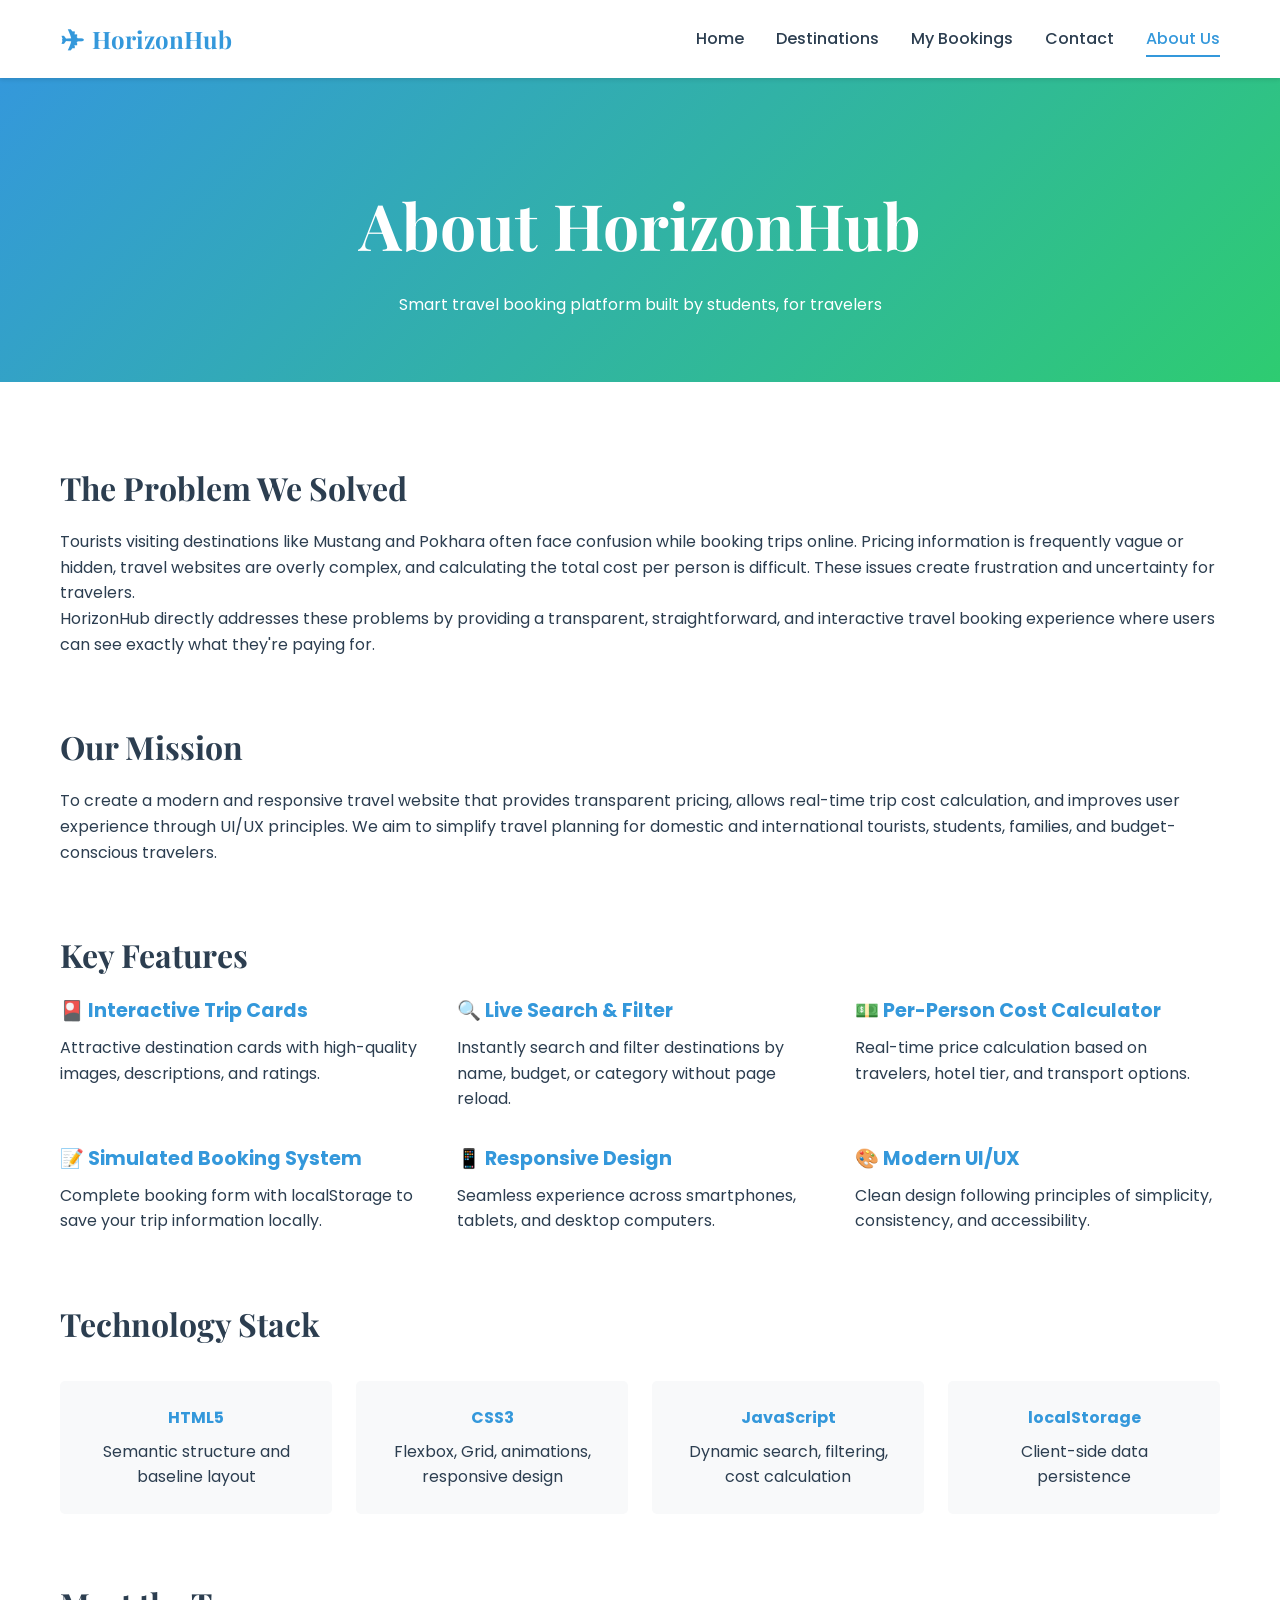
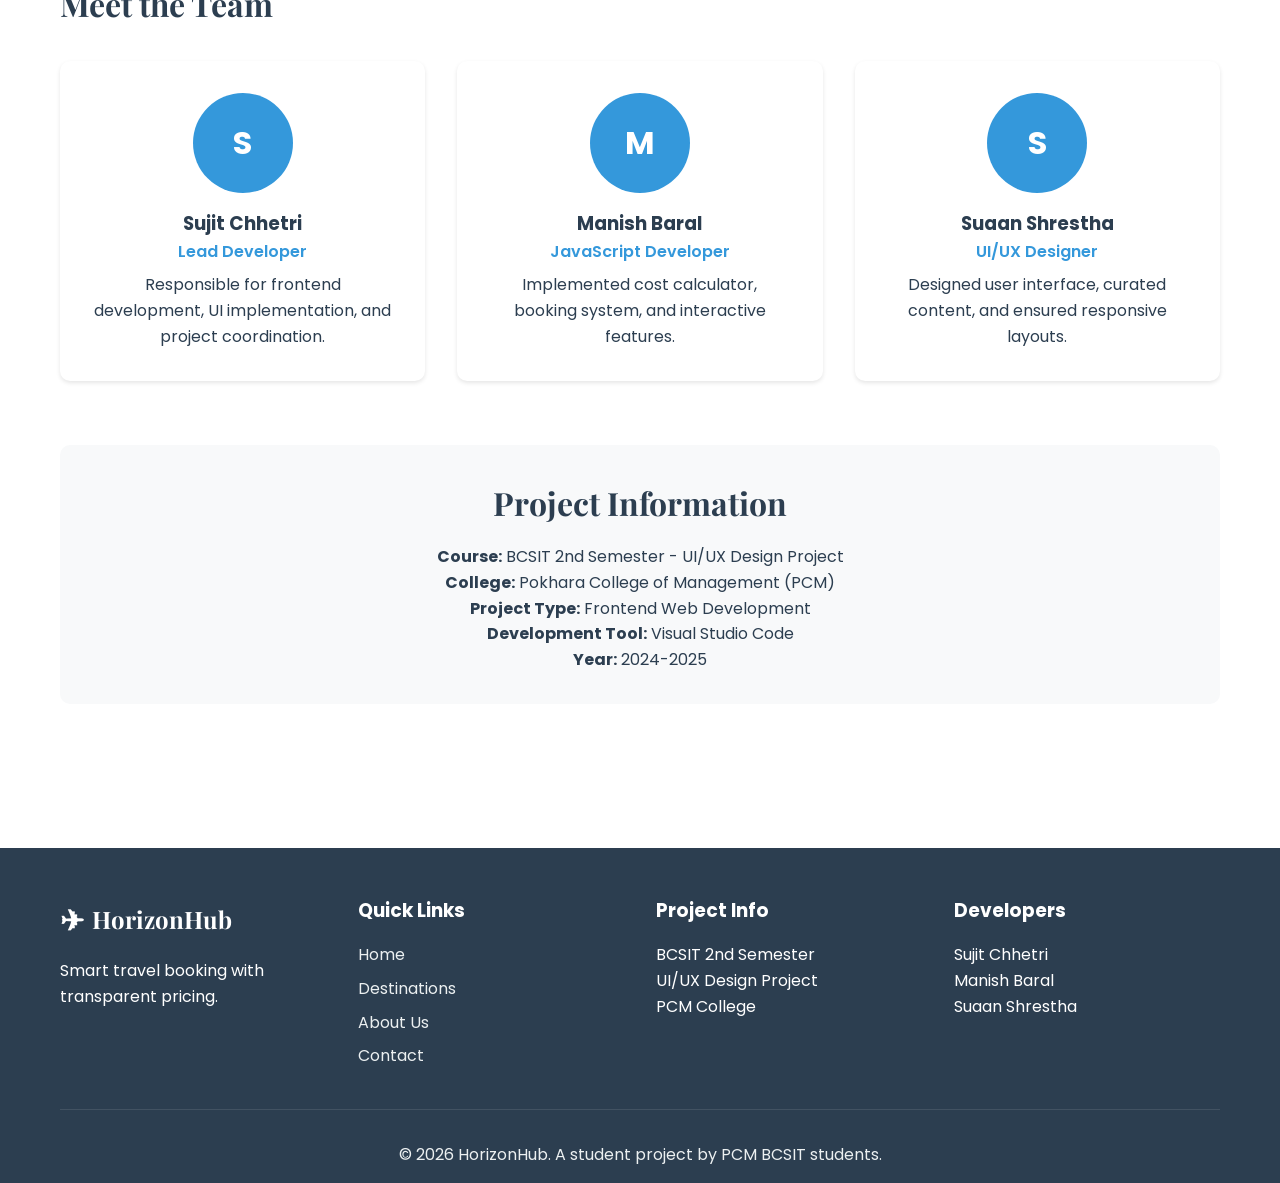
==== about.html @ 82f4ab2e "changed various things" ====
<!DOCTYPE html>
<html lang="en">
<head>
    <meta charset="UTF-8">
    <meta name="viewport" content="width=device-width, initial-scale=1.0">
    <title>About Us - HorizonHub</title>
    <link rel="stylesheet" href="styles.css">
    <link href="https://fonts.googleapis.com/css2?family=Poppins:wght@300;400;500;600;700&family=Playfair+Display:wght@600;700&display=swap" rel="stylesheet">
</head>
<body>
    <nav class="navbar">
        <div class="container">
            <div class="nav-content">
                <a href="index.html" class="logo">
                    <span class="logo-icon">✈</span>
                    <span>HorizonHub</span>
                </a>
                <button class="mobile-toggle" id="mobileToggle">
                    <span></span>
                    <span></span>
                    <span></span>
                </button>
                <div class="nav-menu" id="navMenu">
                    <a href="index.html" class="nav-link">Home</a>
                    <a href="destinations.html" class="nav-link">Destinations</a>
                    <a href="bookings.html" class="nav-link">My Bookings</a>
                    <a href="contact.html" class="nav-link">Contact</a>
                    <a href="about.html" class="nav-link active">About Us</a>
                </div>
            </div>
        </div>
    </nav>

    <div class="page-header">
        <div class="container">
            <h1>About HorizonHub</h1>
            <p>Smart travel booking platform built by students, for travelers</p>
        </div>
    </div>

    <section class="about-content">
        <div class="container">
            <div class="content-section">
                <h2>The Problem We Solved</h2>
                <p>Tourists visiting destinations like Mustang and Pokhara often face confusion while booking trips online. Pricing information is frequently vague or hidden, travel websites are overly complex, and calculating the total cost per person is difficult. These issues create frustration and uncertainty for travelers.</p>
                <p>HorizonHub directly addresses these problems by providing a transparent, straightforward, and interactive travel booking experience where users can see exactly what they're paying for.</p>
            </div>

            <div class="content-section">
                <h2>Our Mission</h2>
                <p>To create a modern and responsive travel website that provides transparent pricing, allows real-time trip cost calculation, and improves user experience through UI/UX principles. We aim to simplify travel planning for domestic and international tourists, students, families, and budget-conscious travelers.</p>
            </div>

            <div class="content-section">
                <h2>Key Features</h2>
                <div class="features-list">
                    <div class="feature-item">
                        <h4>🎴 Interactive Trip Cards</h4>
                        <p>Attractive destination cards with high-quality images, descriptions, and ratings.</p>
                    </div>
                    <div class="feature-item">
                        <h4>🔍 Live Search & Filter</h4>
                        <p>Instantly search and filter destinations by name, budget, or category without page reload.</p>
                    </div>
                    <div class="feature-item">
                        <h4>💵 Per-Person Cost Calculator</h4>
                        <p>Real-time price calculation based on travelers, hotel tier, and transport options.</p>
                    </div>
                    <div class="feature-item">
                        <h4>📝 Simulated Booking System</h4>
                        <p>Complete booking form with localStorage to save your trip information locally.</p>
                    </div>
                    <div class="feature-item">
                        <h4>📱 Responsive Design</h4>
                        <p>Seamless experience across smartphones, tablets, and desktop computers.</p>
                    </div>
                    <div class="feature-item">
                        <h4>🎨 Modern UI/UX</h4>
                        <p>Clean design following principles of simplicity, consistency, and accessibility.</p>
                    </div>
                </div>
            </div>

            <div class="content-section">
                <h2>Technology Stack</h2>
                <div class="tech-grid">
                    <div class="tech-card">
                        <h4>HTML5</h4>
                        <p>Semantic structure and baseline layout</p>
                    </div>
                    <div class="tech-card">
                        <h4>CSS3</h4>
                        <p>Flexbox, Grid, animations, responsive design</p>
                    </div>
                    <div class="tech-card">
                        <h4>JavaScript</h4>
                        <p>Dynamic search, filtering, cost calculation</p>
                    </div>
                    <div class="tech-card">
                        <h4>localStorage</h4>
                        <p>Client-side data persistence</p>
                    </div>
                </div>
            </div>

            <div class="content-section">
                <h2>Meet the Team</h2>
                <div class="team-grid">
                    <div class="team-member">
                        <div class="team-avatar">S</div>
                        <h3>Sujit Chhetri</h3>
                        <p class="team-role">Lead Developer</p>
                        <p>Responsible for frontend development, UI implementation, and project coordination.</p>
                    </div>
                    <div class="team-member">
                        <div class="team-avatar">M</div>
                        <h3>Manish Baral</h3>
                        <p class="team-role">JavaScript Developer</p>
                        <p>Implemented cost calculator, booking system, and interactive features.</p>
                    </div>
                    <div class="team-member">
                        <div class="team-avatar">S</div>
                        <h3>Suaan Shrestha</h3>
                        <p class="team-role">UI/UX Designer</p>
                        <p>Designed user interface, curated content, and ensured responsive layouts.</p>
                    </div>
                </div>
            </div>

            <div class="content-section project-info">
                <h2>Project Information</h2>
                <p><strong>Course:</strong> BCSIT 2nd Semester - UI/UX Design Project</p>
                <p><strong>College:</strong> Pokhara College of Management (PCM)</p>
                <p><strong>Project Type:</strong> Frontend Web Development</p>
                <p><strong>Development Tool:</strong> Visual Studio Code</p>
                <p><strong>Year:</strong> 2024-2025</p>
            </div>
        </div>
    </section>

    <footer class="footer">
        <div class="container">
            <div class="footer-content">
                <div class="footer-section">
                    <div class="footer-logo">
                        <span class="logo-icon">✈</span>
                        <span>HorizonHub</span>
                    </div>
                    <p>Smart travel booking with transparent pricing.</p>
                </div>
                <div class="footer-section">
                    <h3>Quick Links</h3>
                    <ul>
                        <li><a href="index.html">Home</a></li>
                        <li><a href="destinations.html">Destinations</a></li>
                        <li><a href="about.html">About Us</a></li>
                        <li><a href="contact.html">Contact</a></li>
                    </ul>
                </div>
                <div class="footer-section">
                    <h3>Project Info</h3>
                    <p>BCSIT 2nd Semester<br>UI/UX Design Project<br>PCM College</p>
                </div>
                <div class="footer-section">
                    <h3>Developers</h3>
                    <p>Sujit Chhetri<br>Manish Baral<br>Suaan Shrestha</p>
                </div>
            </div>
            <div class="footer-bottom">
                <p>&copy; 2026 HorizonHub. A student project by PCM BCSIT students.</p>
            </div>
        </div>
    </footer>

    <script src="main.js"></script>
</body>
</html>
---- styles.css ----
/* ============================================
   HORIZONHUB - COMPLETE STYLESHEET
   ============================================ */

/* CSS Variables */
:root {
    --primary: #3498db;
    --primary-dark: #2980b9;
    --secondary: #2ecc71;
    --secondary-dark: #27ae60;
    --dark: #2c3e50;
    --light: #ecf0f1;
    --white: #ffffff;
    --gray: #95a5a6;
    --gray-light: #f8f9fa;
    --danger: #e74c3c;
    
    --font-primary: 'Poppins', sans-serif;
    --font-display: 'Playfair Display', serif;
    
    --shadow-sm: 0 2px 4px rgba(0,0,0,0.1);
    --shadow-md: 0 4px 8px rgba(0,0,0,0.15);
    --shadow-lg: 0 8px 16px rgba(0,0,0,0.2);
    
    --transition: all 0.3s ease;
}

/* Reset & Base */
* {
    margin: 0;
    padding: 0;
    box-sizing: border-box;
}

body {
    font-family: var(--font-primary);
    line-height: 1.6;
    color: var(--dark);
    background: var(--white);
}

.container {
    max-width: 1200px;
    margin: 0 auto;
    padding: 0 20px;
}

/* Navigation */
.navbar {
    background: var(--white);
    box-shadow: var(--shadow-sm);
    position: sticky;
    top: 0;
    z-index: 1000;
}

.nav-content {
    display: flex;
    justify-content: space-between;
    align-items: center;
    padding: 1rem 0;
}

.logo {
    display: flex;
    align-items: center;
    gap: 0.5rem;
    font-size: 1.5rem;
    font-weight: 700;
    color: var(--primary);
    text-decoration: none;
    font-family: var(--font-display);
}

.logo-icon {
    font-size: 1.8rem;
}

.nav-menu {
    display: flex;
    gap: 2rem;
    align-items: center;
}

.nav-link {
    color: var(--dark);
    text-decoration: none;
    font-weight: 500;
    transition: var(--transition);
    position: relative;
}

.nav-link:hover,
.nav-link.active {
    color: var(--primary);
}

.nav-link.active::after {
    content: '';
    position: absolute;
    bottom: -5px;
    left: 0;
    width: 100%;
    height: 2px;
    background: var(--primary);
}

.mobile-toggle {
    display: none;
    flex-direction: column;
    gap: 4px;
    background: none;
    border: none;
    cursor: pointer;
}

.mobile-toggle span {
    width: 25px;
    height: 3px;
    background: var(--dark);
    transition: var(--transition);
}

.btn-admin {
    background: var(--primary);
    color: var(--white);
    border: none;
    padding: 0.5rem 1rem;
    border-radius: 5px;
    cursor: pointer;
    font-weight: 600;
    transition: var(--transition);
}

.btn-admin:hover {
    background: var(--primary-dark);
}

/* Hero Section */
.hero {
    position: relative;
    height: 100vh;
    display: flex;
    align-items: center;
    justify-content: center;
    text-align: center;
    overflow: hidden;
}

.hero-background {
    position: absolute;
    top: 0;
    left: 0;
    width: 100%;
    height: 100%;
    background: linear-gradient(135deg, var(--primary) 0%, var(--secondary) 100%);
    opacity: 0.9;
    z-index: -1;
}

.hero-background::after {
    content: '';
    position: absolute;
    top: 0;
    left: 0;
    width: 100%;
    height: 100%;
    background: url('data:image/svg+xml,<svg width="100" height="100" xmlns="http://www.w3.org/2000/svg"><rect fill="rgba(255,255,255,0.05)" width="100" height="100"/><path d="M0 0L50 50L0 100L50 100Z" fill="rgba(255,255,255,0.02)"/></svg>');
}

.hero-content {
    position: relative;
    z-index: 1;
    color: var(--white);
    max-width: 800px;
    padding: 0 20px;
}

.hero-title {
    font-family: var(--font-display);
    font-size: clamp(2.5rem, 5vw, 4rem);
    font-weight: 700;
    margin-bottom: 1rem;
    animation: fadeInUp 0.8s ease;
}

.hero-subtitle {
    font-size: clamp(1.1rem, 2vw, 1.5rem);
    margin-bottom: 2rem;
    opacity: 0.95;
    animation: fadeInUp 1s ease;
}

.hero-buttons {
    display: flex;
    gap: 1rem;
    justify-content: center;
    flex-wrap: wrap;
    animation: fadeInUp 1.2s ease;
}

@keyframes fadeInUp {
    from {
        opacity: 0;
        transform: translateY(30px);
    }
    to {
        opacity: 1;
        transform: translateY(0);
    }
}

.scroll-down {
    position: absolute;
    bottom: 2rem;
    left: 50%;
    transform: translateX(-50%);
    text-align: center;
    color: var(--white);
    animation: bounce 2s infinite;
}

.scroll-line {
    width: 2px;
    height: 40px;
    background: var(--white);
    margin: 0.5rem auto;
    opacity: 0.7;
}

@keyframes bounce {
    0%, 20%, 50%, 80%, 100% { transform: translateX(-50%) translateY(0); }
    40% { transform: translateX(-50%) translateY(-10px); }
    60% { transform: translateX(-50%) translateY(-5px); }
}

/* Buttons */
.btn {
    display: inline-block;
    padding: 0.75rem 2rem;
    border-radius: 5px;
    text-decoration: none;
    font-weight: 600;
    transition: var(--transition);
    cursor: pointer;
    border: 2px solid transparent;
}

.btn-primary {
    background: var(--primary);
    color: var(--white);
    border-color: var(--primary);
}

.btn-primary:hover {
    background: var(--primary-dark);
    transform: translateY(-2px);
    box-shadow: var(--shadow-md);
}

.btn-outline {
    background: transparent;
    color: var(--white);
    border-color: var(--white);
}

.btn-outline:hover {
    background: var(--white);
    color: var(--primary);
}

.btn-white {
    background: var(--white);
    color: var(--primary);
}

.btn-white:hover {
    transform: translateY(-2px);
    box-shadow: var(--shadow-lg);
}

.btn-block {
    width: 100%;
    text-align: center;
}

/* Sections */
section {
    padding: 5rem 0;
}

.section-header {
    text-align: center;
    margin-bottom: 3rem;
}

.section-title {
    font-family: var(--font-display);
    font-size: clamp(2rem, 4vw, 3rem);
    color: var(--dark);
    margin-bottom: 1rem;
}

.section-description {
    font-size: 1.1rem;
    color: var(--gray);
    max-width: 600px;
    margin: 0 auto;
}

/* Features Grid */
.features-grid {
    display: grid;
    grid-template-columns: repeat(auto-fit, minmax(300px, 1fr));
    gap: 2rem;
}

.feature-card {
    background: var(--white);
    padding: 2rem;
    border-radius: 10px;
    box-shadow: var(--shadow-sm);
    transition: var(--transition);
    text-align: center;
}

.feature-card:hover {
    transform: translateY(-5px);
    box-shadow: var(--shadow-lg);
}

.feature-icon {
    font-size: 3rem;
    margin-bottom: 1rem;
}

.feature-card h3 {
    font-size: 1.3rem;
    margin-bottom: 1rem;
    color: var(--dark);
}

.feature-card p {
    color: var(--gray);
    line-height: 1.6;
}

/* Preview Grid */
.destinations-preview {
    background: var(--gray-light);
}

.preview-grid {
    display: grid;
    grid-template-columns: repeat(auto-fit, minmax(320px, 1fr));
    gap: 2rem;
    margin-bottom: 2rem;
}

.preview-card {
    background: var(--white);
    border-radius: 10px;
    overflow: hidden;
    box-shadow: var(--shadow-sm);
    transition: var(--transition);
}

.preview-card:hover {
    transform: translateY(-5px);
    box-shadow: var(--shadow-lg);
}

.preview-image {
    width: 100%;
    height: 250px;
    object-fit: cover;
}

.preview-content {
    padding: 1.5rem;
}

.preview-content h3 {
    font-size: 1.5rem;
    margin-bottom: 0.5rem;
    color: var(--dark);
}

.card-category {
    display: inline-block;
    padding: 0.25rem 0.75rem;
    background: var(--primary);
    color: var(--white);
    border-radius: 20px;
    font-size: 0.85rem;
    margin-bottom: 0.5rem;
    text-transform: capitalize;
}

.preview-footer {
    display: flex;
    justify-content: space-between;
    align-items: center;
    margin-top: 1rem;
    padding-top: 1rem;
    border-top: 1px solid var(--light);
}

.preview-button {
    color: var(--primary);
    text-decoration: none;
    font-weight: 600;
    transition: var(--transition);
}

.preview-button:hover {
    color: var(--primary-dark);
}

/* Testimonials */
.testimonials {
    background: var(--white);
}

.testimonials-grid {
    display: grid;
    grid-template-columns: repeat(auto-fit, minmax(350px, 1fr));
    gap: 2rem;
}

.testimonial-card {
    background: var(--gray-light);
    padding: 2rem;
    border-radius: 10px;
    box-shadow: var(--shadow-sm);
}

.stars {
    color: #ffd700;
    font-size: 1.2rem;
    margin-bottom: 1rem;
}

.testimonial-text {
    font-style: italic;
    color: var(--dark);
    margin-bottom: 1.5rem;
    line-height: 1.8;
}

.testimonial-author {
    display: flex;
    align-items: center;
    gap: 1rem;
}

.author-avatar {
    width: 50px;
    height: 50px;
    border-radius: 50%;
    background: var(--primary);
    color: var(--white);
    display: flex;
    align-items: center;
    justify-content: center;
    font-weight: 700;
    font-size: 1.2rem;
}

.author-info h4 {
    color: var(--dark);
    margin-bottom: 0.25rem;
}

.author-info p {
    color: var(--gray);
    font-size: 0.9rem;
}

/* CTA Section */
.cta {
    background: linear-gradient(135deg, var(--primary), var(--secondary));
    color: var(--white);
    text-align: center;
}

.cta-content h2 {
    font-family: var(--font-display);
    font-size: clamp(2rem, 4vw, 3rem);
    margin-bottom: 1rem;
}

.cta-content p {
    font-size: 1.2rem;
    margin-bottom: 2rem;
    opacity: 0.95;
}

/* Page Header */
.page-header {
    background: linear-gradient(135deg, var(--primary), var(--secondary));
    color: var(--white);
    padding: 6rem 0 4rem;
    text-align: center;
}

.page-header h1 {
    font-family: var(--font-display);
    font-size: clamp(2.5rem, 5vw, 4rem);
    margin-bottom: 1rem;
}

/* Search Controls */
.search-controls {
    display: flex;
    gap: 1rem;
    margin-bottom: 2rem;
    flex-wrap: wrap;
}

.search-box {
    flex: 1;
    min-width: 250px;
}

.search-input,
.filter-select {
    width: 100%;
    padding: 0.75rem 1rem;
    border: 2px solid var(--light);
    border-radius: 5px;
    font-size: 1rem;
    font-family: var(--font-primary);
    transition: var(--transition);
}

.search-input:focus,
.filter-select:focus {
    outline: none;
    border-color: var(--primary);
}

.filter-select {
    min-width: 200px;
    cursor: pointer;
}

/* Destinations Grid */
.destinations-grid {
    display: grid;
    grid-template-columns: repeat(auto-fill, minmax(320px, 1fr));
    gap: 2rem;
}

.destination-card {
    background: var(--white);
    border-radius: 10px;
    overflow: hidden;
    box-shadow: var(--shadow-sm);
    transition: var(--transition);
    cursor: pointer;
}

.destination-card:hover {
    transform: translateY(-5px);
    box-shadow: var(--shadow-lg);
}

.destination-image {
    width: 100%;
    height: 250px;
    object-fit: cover;
}

.destination-content {
    padding: 1.5rem;
}

.destination-content h3 {
    font-size: 1.5rem;
    margin-bottom: 0.5rem;
}

.card-price {
    font-size: 1.5rem;
    color: var(--primary);
    font-weight: 700;
    margin-top: 1rem;
}

.card-rating {
    color: #ffd700;
}

/* Modal */
.modal {
    display: none;
    position: fixed;
    top: 0;
    left: 0;
    width: 100%;
    height: 100%;
    z-index: 2000;
    align-items: center;
    justify-content: center;
}

.modal.active {
    display: flex;
}

.modal-overlay {
    position: absolute;
    top: 0;
    left: 0;
    width: 100%;
    height: 100%;
    background: rgba(0, 0, 0, 0.7);
}

.modal-content {
    position: relative;
    background: var(--white);
    border-radius: 10px;
    max-width: 800px;
    width: 90%;
    max-height: 90vh;
    overflow-y: auto;
    padding: 2rem;
    z-index: 1;
}

.modal-close {
    position: absolute;
    top: 1rem;
    right: 1rem;
    background: var(--danger);
    color: var(--white);
    border: none;
    width: 40px;
    height: 40px;
    border-radius: 50%;
    font-size: 1.5rem;
    cursor: pointer;
    transition: var(--transition);
}

.modal-close:hover {
    transform: rotate(90deg);
}

/* Forms */
.form-group {
    margin-bottom: 1.5rem;
}

.form-group label {
    display: block;
    margin-bottom: 0.5rem;
    font-weight: 600;
    color: var(--dark);
}

.form-group input,
.form-group textarea,
.form-group select {
    width: 100%;
    padding: 0.75rem;
    border: 2px solid var(--light);
    border-radius: 5px;
    font-family: var(--font-primary);
    font-size: 1rem;
    transition: var(--transition);
}

.form-group input:focus,
.form-group textarea:focus,
.form-group select:focus {
    outline: none;
    border-color: var(--primary);
}

.form-row {
    display: grid;
    grid-template-columns: 1fr 1fr;
    gap: 1rem;
}

.booking-summary {
    background: var(--gray-light);
    padding: 1.5rem;
    border-radius: 5px;
    margin: 1.5rem 0;
}

/* Admin Panel */
.admin-modal-content {
    max-width: 1100px;
}

.admin-panel {
    display: grid;
    grid-template-columns: minmax(0, 1.2fr) minmax(300px, 0.8fr);
    gap: 2rem;
}

.admin-form-wrap h2,
.admin-list-wrap h2 {
    font-family: var(--font-display);
    margin-bottom: 1rem;
}

.admin-actions {
    display: flex;
    gap: 1rem;
    flex-wrap: wrap;
}

.admin-secondary-btn {
    background: var(--gray);
    color: var(--white);
}

.admin-destination-list {
    display: grid;
    gap: 1rem;
    max-height: 680px;
    overflow-y: auto;
    padding-right: 0.25rem;
}

.admin-destination-item {
    display: flex;
    justify-content: space-between;
    gap: 1rem;
    align-items: center;
    background: var(--gray-light);
    border-radius: 5px;
    padding: 1rem;
}

.admin-destination-item span {
    display: block;
    color: var(--gray);
    font-size: 0.9rem;
    margin-top: 0.25rem;
    text-transform: capitalize;
}

.admin-item-actions {
    display: flex;
    gap: 0.5rem;
    flex-shrink: 0;
}

.admin-small-btn {
    background: var(--primary);
    border: none;
    border-radius: 5px;
    color: var(--white);
    cursor: pointer;
    font-weight: 600;
    padding: 0.45rem 0.75rem;
}

.admin-danger-btn {
    background: var(--danger);
}

/* About Page */
.content-section {
    margin-bottom: 4rem;
}

.content-section h2 {
    font-family: var(--font-display);
    font-size: 2rem;
    margin-bottom: 1rem;
    color: var(--dark);
}

.features-list {
    display: grid;
    grid-template-columns: repeat(auto-fit, minmax(300px, 1fr));
    gap: 2rem;
}

.feature-item h4 {
    font-size: 1.2rem;
    margin-bottom: 0.5rem;
    color: var(--primary);
}

.tech-grid {
    display: grid;
    grid-template-columns: repeat(auto-fit, minmax(250px, 1fr));
    gap: 1.5rem;
    margin-top: 2rem;
}

.tech-card {
    background: var(--gray-light);
    padding: 1.5rem;
    border-radius: 5px;
    text-align: center;
}

.tech-card h4 {
    color: var(--primary);
    margin-bottom: 0.5rem;
}

.team-grid {
    display: grid;
    grid-template-columns: repeat(auto-fit, minmax(250px, 1fr));
    gap: 2rem;
    margin-top: 2rem;
}

.team-member {
    text-align: center;
    background: var(--white);
    padding: 2rem;
    border-radius: 10px;
    box-shadow: var(--shadow-sm);
}

.team-avatar {
    width: 100px;
    height: 100px;
    border-radius: 50%;
    background: var(--primary);
    color: var(--white);
    display: flex;
    align-items: center;
    justify-content: center;
    font-size: 2rem;
    font-weight: 700;
    margin: 0 auto 1rem;
}

.team-role {
    color: var(--primary);
    font-weight: 600;
    margin-bottom: 0.5rem;
}

.project-info {
    background: var(--gray-light);
    padding: 2rem;
    border-radius: 10px;
    text-align: center;
}

/* Bookings Page */
.booking-item {
    background: var(--white);
    padding: 2rem;
    border-radius: 10px;
    box-shadow: var(--shadow-sm);
    margin-bottom: 1.5rem;
    border-left: 4px solid var(--primary);
}

.booking-item h3 {
    color: var(--primary);
    margin-bottom: 1rem;
}

.empty-state {
    text-align: center;
    padding: 4rem 2rem;
    background: var(--gray-light);
    border-radius: 10px;
}

.empty-state h2 {
    font-family: var(--font-display);
    font-size: 2rem;
    margin-bottom: 1rem;
}

/* Contact Page */
.contact-grid {
    display: grid;
    grid-template-columns: 1fr 1fr;
    gap: 3rem;
    margin-bottom: 4rem;
}

.contact-form-wrapper h2 {
    font-family: var(--font-display);
    font-size: 2rem;
    margin-bottom: 2rem;
}

.contact-info {
    background: var(--gray-light);
    padding: 2rem;
    border-radius: 10px;
}

.info-item {
    margin-bottom: 2rem;
}

.info-item h4 {
    color: var(--primary);
    margin-bottom: 0.5rem;
}

.team-contact {
    margin-top: 4rem;
}

.team-contact h2 {
    font-family: var(--font-display);
    font-size: 2rem;
    text-align: center;
    margin-bottom: 2rem;
}

/* Footer */
.footer {
    background: var(--dark);
    color: var(--white);
    padding: 3rem 0 1rem;
}

.footer-content {
    display: grid;
    grid-template-columns: repeat(auto-fit, minmax(250px, 1fr));
    gap: 2rem;
    margin-bottom: 2rem;
}

.footer-logo {
    display: flex;
    align-items: center;
    gap: 0.5rem;
    font-size: 1.5rem;
    font-weight: 700;
    font-family: var(--font-display);
    margin-bottom: 1rem;
}

.footer-section h3 {
    margin-bottom: 1rem;
}

.footer-section ul {
    list-style: none;
}

.footer-section ul li {
    margin-bottom: 0.5rem;
}

.footer-section a {
    color: var(--light);
    text-decoration: none;
    transition: var(--transition);
}

.footer-section a:hover {
    color: var(--primary);
}

.footer-bottom {
    text-align: center;
    padding-top: 2rem;
    border-top: 1px solid rgba(255,255,255,0.1);
    color: var(--light);
}

/* Utilities */
.text-center {
    text-align: center;
}

.no-results {
    text-align: center;
    padding: 3rem;
    color: var(--gray);
    font-size: 1.2rem;
}

/* Responsive */
@media (max-width: 768px) {
    .nav-menu {
        position: fixed;
        top: 70px;
        left: -100%;
        width: 100%;
        background: var(--white);
        flex-direction: column;
        padding: 2rem;
        box-shadow: var(--shadow-lg);
        transition: var(--transition);
    }
    
    .nav-menu.active {
        left: 0;
    }
    
    .mobile-toggle {
        display: flex;
    }
    
    .hero {
        height: 80vh;
    }
    
    .features-grid,
    .preview-grid,
    .testimonials-grid,
    .destinations-grid {
        grid-template-columns: 1fr;
    }
    
    .search-controls {
        flex-direction: column;
    }
    
    .filter-select {
        width: 100%;
    }
    
    .form-row {
        grid-template-columns: 1fr;
    }

    .admin-panel {
        grid-template-columns: 1fr;
    }

    .admin-destination-item {
        align-items: flex-start;
        flex-direction: column;
    }
    
    .contact-grid {
        grid-template-columns: 1fr;
    }
    
    .hero-buttons {
        flex-direction: column;
    }
}

@media (max-width: 480px) {
    .section-title {
        font-size: 1.8rem;
    }
    
    .hero-title {
        font-size: 2rem;
    }
    
    .modal-content {
        padding: 1rem;
    }
}
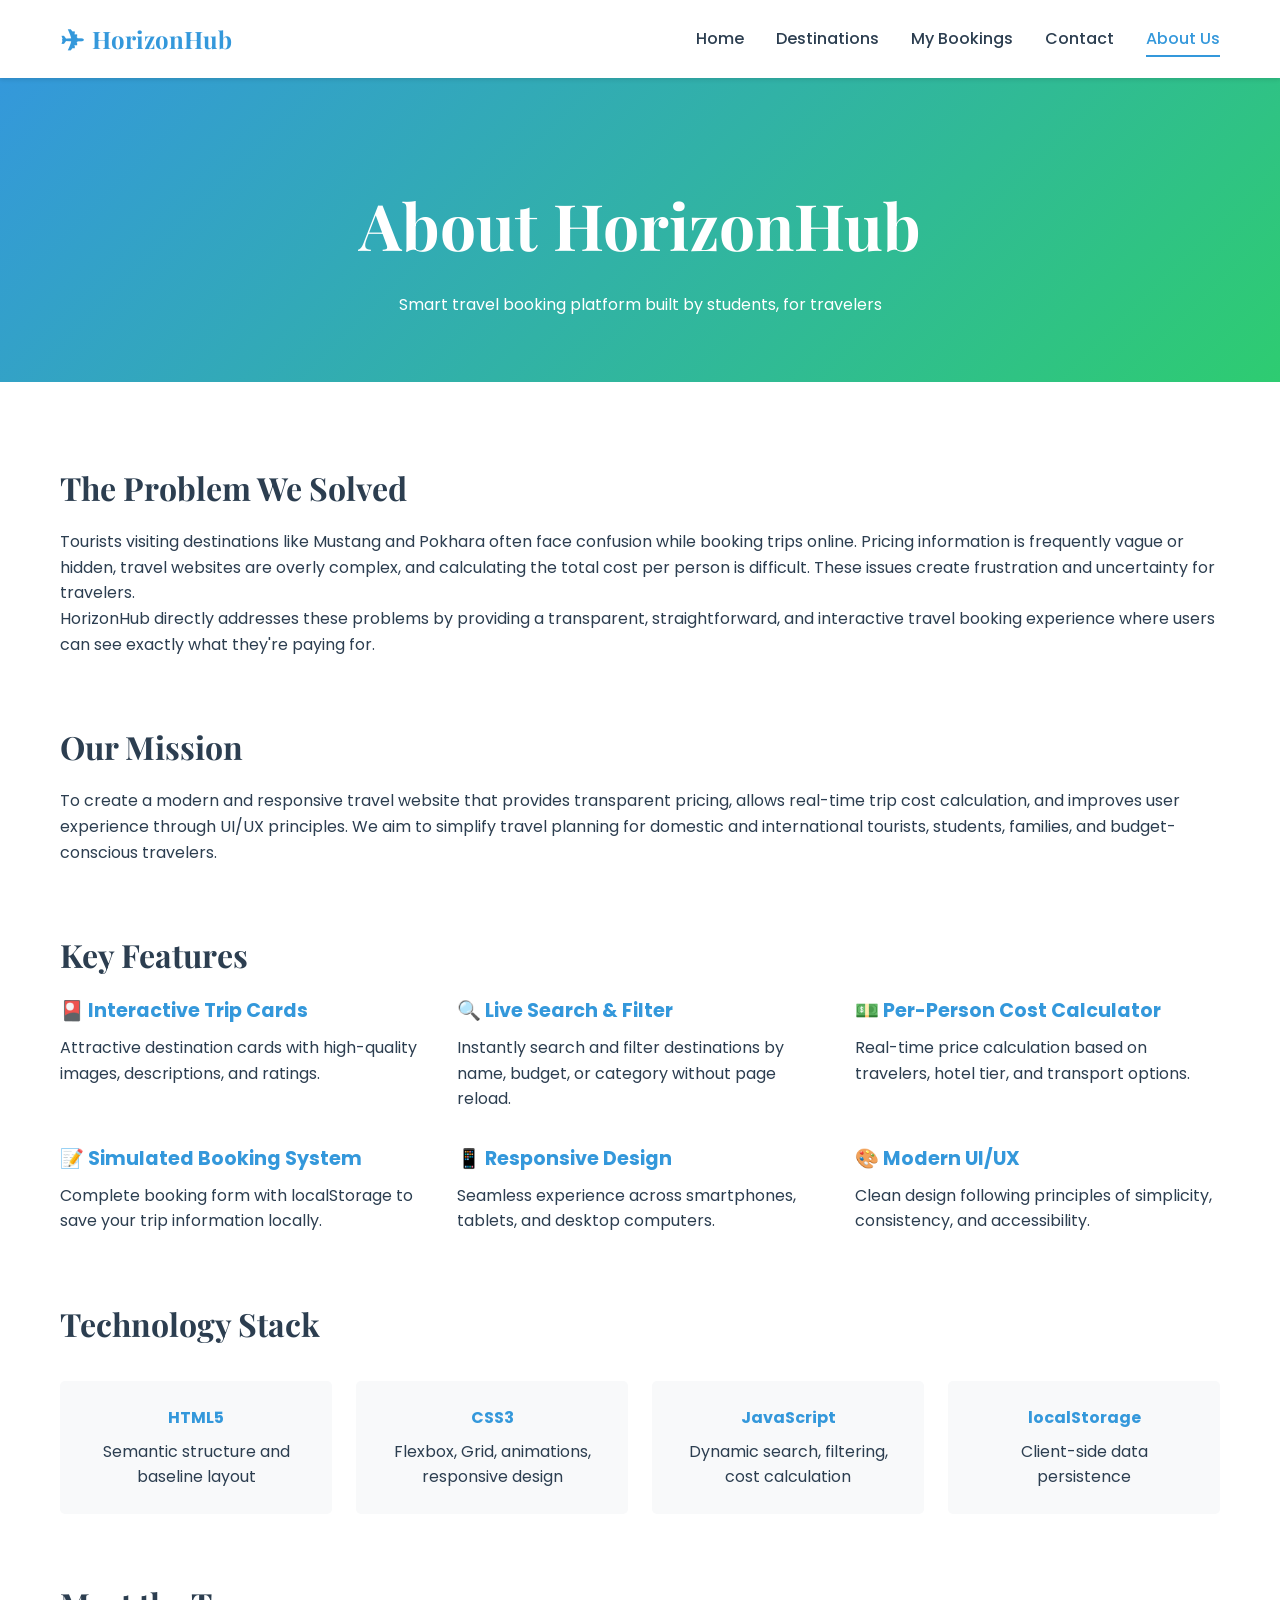
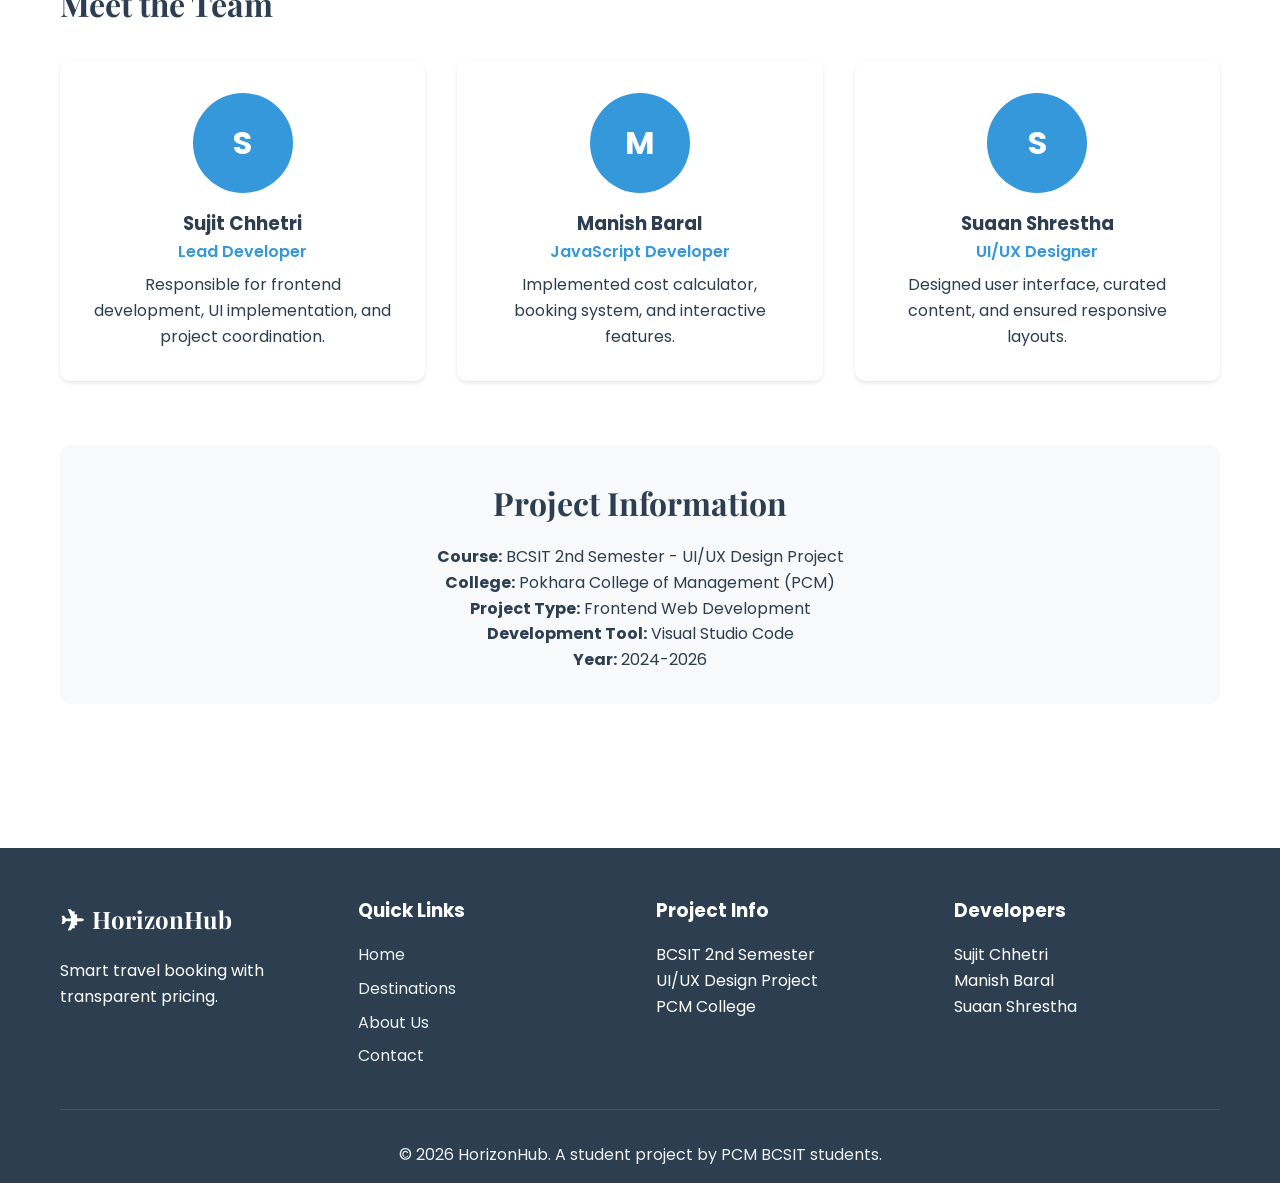
==== commit b9c78892: "changed some file" ====
--- a/about.html
+++ b/about.html
@@ -133,7 +133,7 @@
                 <p><strong>College:</strong> Pokhara College of Management (PCM)</p>
                 <p><strong>Project Type:</strong> Frontend Web Development</p>
                 <p><strong>Development Tool:</strong> Visual Studio Code</p>
-                <p><strong>Year:</strong> 2024-2025</p>
+                <p><strong>Year:</strong> 2024-2026</p>
             </div>
         </div>
     </section>
--- a/styles.css
+++ b/styles.css
@@ -372,8 +372,11 @@
 
 .preview-image {
     width: 100%;
-    height: 250px;
+    aspect-ratio: 16 / 9;
+    height: auto;
     object-fit: cover;
+    display: block;
+    border-radius: 10px 10px 0 0;
 }
 
 .preview-content {
@@ -559,6 +562,8 @@
     box-shadow: var(--shadow-sm);
     transition: var(--transition);
     cursor: pointer;
+    display: flex;
+    flex-direction: column;
 }
 
 .destination-card:hover {
@@ -568,12 +573,18 @@
 
 .destination-image {
     width: 100%;
-    height: 250px;
+    aspect-ratio: 16 / 9;
+    height: auto;
     object-fit: cover;
+    display: block;
+    border-radius: 10px 10px 0 0;
 }
 
 .destination-content {
     padding: 1.5rem;
+    display: flex;
+    flex: 1;
+    flex-direction: column;
 }
 
 .destination-content h3 {
@@ -585,11 +596,23 @@
     font-size: 1.5rem;
     color: var(--primary);
     font-weight: 700;
-    margin-top: 1rem;
 }
 
 .card-rating {
     color: #ffd700;
+}
+
+.destination-card-footer {
+    display: flex;
+    justify-content: space-between;
+    align-items: center;
+    gap: 1rem;
+    margin-top: auto;
+    padding-top: 1rem;
+}
+
+.destination-book-btn {
+    margin-top: 1rem;
 }
 
 /* Modal */
@@ -859,7 +882,16 @@
     border-radius: 10px;
     box-shadow: var(--shadow-sm);
     margin-bottom: 1.5rem;
-    border-left: 4px solid var(--primary);
+    overflow: hidden;
+    position: relative;
+}
+
+.booking-item::before {
+    content: '';
+    position: absolute;
+    inset: 0 auto 0 0;
+    width: 4px;
+    background: var(--primary);
 }
 
 .booking-item h3 {
@@ -982,7 +1014,19 @@
     text-align: center;
     padding: 3rem;
     color: var(--gray);
-    font-size: 1.2rem;
+    background: var(--gray-light);
+    border-radius: 10px;
+}
+
+.no-results h2 {
+    color: var(--dark);
+    font-family: var(--font-display);
+    font-size: 2rem;
+    margin-bottom: 0.5rem;
+}
+
+.no-results p {
+    font-size: 1.1rem;
 }
 
 /* Responsive */
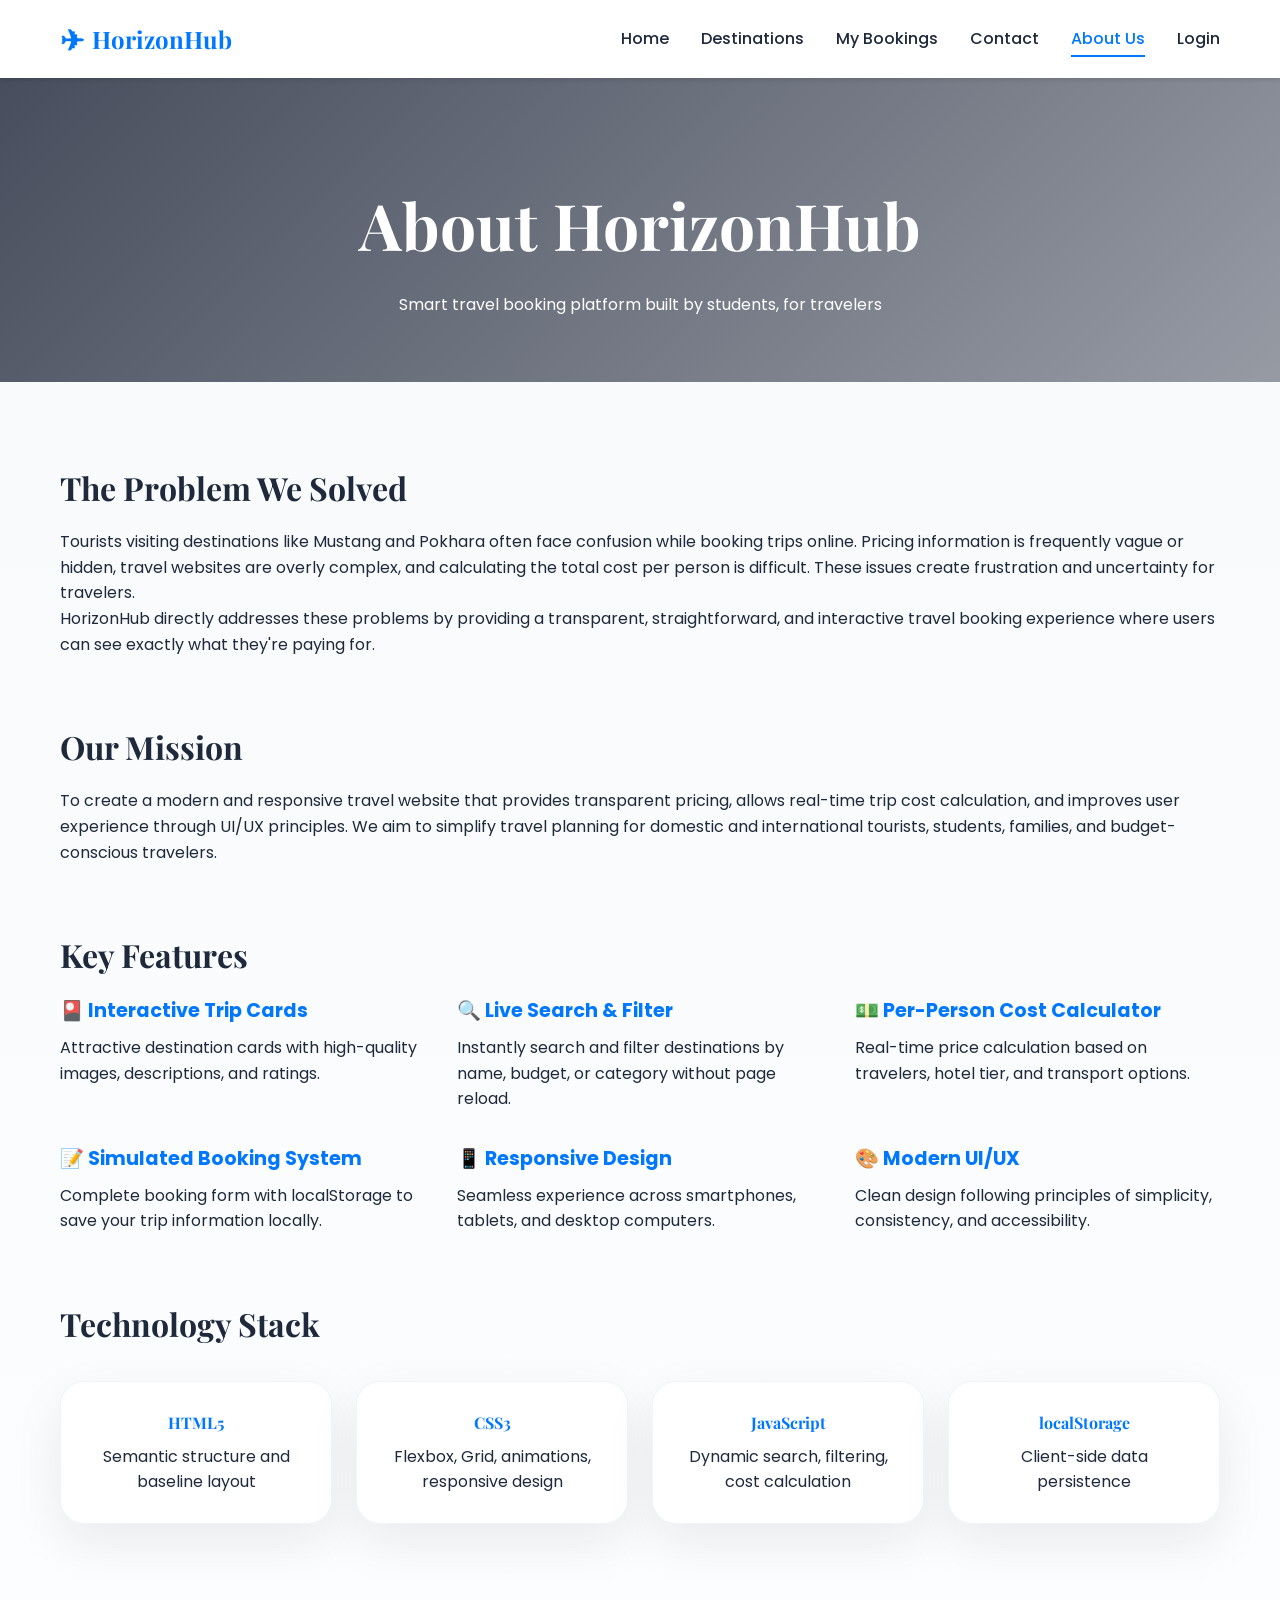
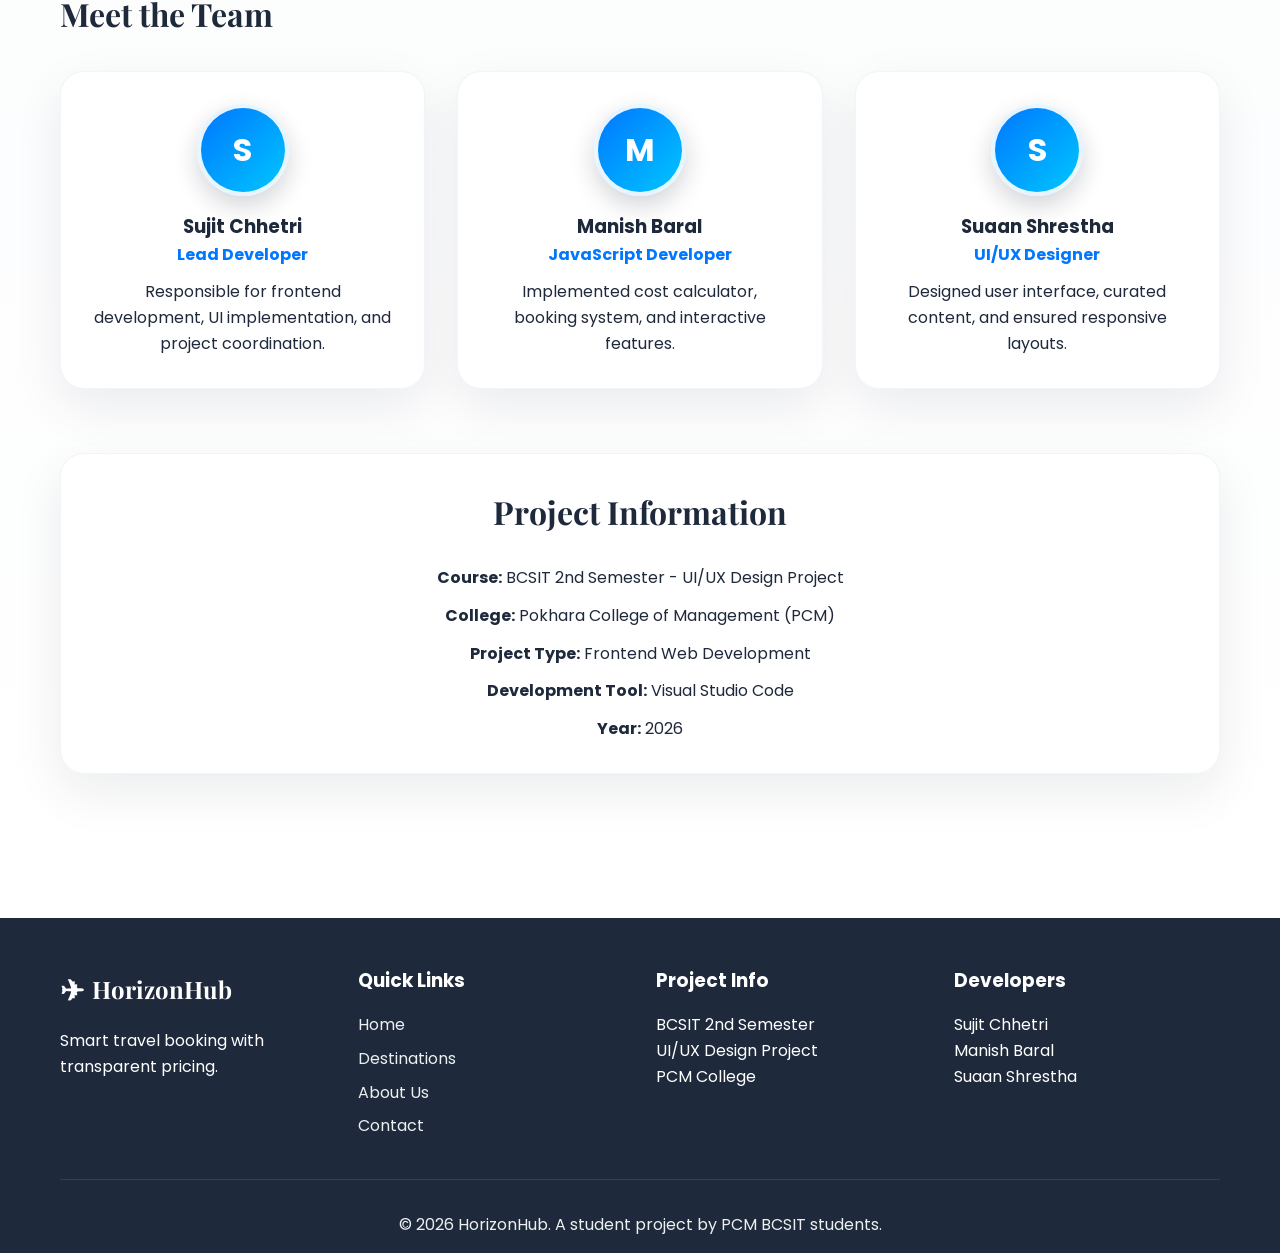
==== commit 98b092da: "added login page" ====
--- a/about.html
+++ b/about.html
@@ -133,7 +133,7 @@
                 <p><strong>College:</strong> Pokhara College of Management (PCM)</p>
                 <p><strong>Project Type:</strong> Frontend Web Development</p>
                 <p><strong>Development Tool:</strong> Visual Studio Code</p>
-                <p><strong>Year:</strong> 2024-2026</p>
+                <p><strong>Year:</strong> 2026</p>
             </div>
         </div>
     </section>
@@ -172,6 +172,7 @@
         </div>
     </footer>
 
+    <script src="auth.js"></script>
     <script src="main.js"></script>
 </body>
 </html>
--- a/styles.css
+++ b/styles.css
@@ -4,15 +4,15 @@
 
 /* CSS Variables */
 :root {
-    --primary: #3498db;
-    --primary-dark: #2980b9;
-    --secondary: #2ecc71;
-    --secondary-dark: #27ae60;
-    --dark: #2c3e50;
+    --primary: #0077ff;
+    --primary-dark: #005fd1;
+    --secondary: #00c6ff;
+    --secondary-dark: #009ccc;
+    --dark: #1e293b;
     --light: #ecf0f1;
     --white: #ffffff;
     --gray: #95a5a6;
-    --gray-light: #f8f9fa;
+    --gray-light: #f8fafc;
     --danger: #e74c3c;
     
     --font-primary: 'Poppins', sans-serif;
@@ -23,6 +23,7 @@
     --shadow-lg: 0 8px 16px rgba(0,0,0,0.2);
     
     --transition: all 0.3s ease;
+    --travel-bg: url('https://images.unsplash.com/photo-1567914219763-e709faee5396?q=80&w=1170&auto=format&fit=crop&ixlib=rb-4.1.0&ixid=M3wxMjA3fDB8MHxwaG90by1wYWdlfHx8fGVufDB8fHx8fA%3D%3D');
 }
 
 /* Reset & Base */
@@ -36,7 +37,11 @@
     font-family: var(--font-primary);
     line-height: 1.6;
     color: var(--dark);
-    background: var(--white);
+    background: var(--gray-light);
+}
+
+html {
+    scroll-behavior: smooth;
 }
 
 .container {
@@ -52,6 +57,17 @@
     position: sticky;
     top: 0;
     z-index: 1000;
+}
+
+.about-page .navbar {
+    background: rgba(248, 250, 252, 0.72);
+    backdrop-filter: blur(18px);
+    border-bottom: 1px solid rgba(255, 255, 255, 0.55);
+    box-shadow: 0 10px 30px rgba(15, 23, 42, 0.08);
+}
+
+.about-page .nav-content {
+    padding: 1rem 0;
 }
 
 .nav-content {
@@ -153,8 +169,10 @@
     left: 0;
     width: 100%;
     height: 100%;
-    background: linear-gradient(135deg, var(--primary) 0%, var(--secondary) 100%);
-    opacity: 0.9;
+    background:
+        linear-gradient(135deg, rgba(15, 23, 42, 0.64), rgba(15, 23, 42, 0.34)),
+        var(--travel-bg) center/cover no-repeat;
+    opacity: 1;
     z-index: -1;
 }
 
@@ -260,13 +278,39 @@
 
 .btn-outline {
     background: transparent;
-    color: var(--white);
-    border-color: var(--white);
+    color: var(--primary);
+    border-color: var(--primary);
 }
 
 .btn-outline:hover {
+    background: var(--primary);
+    color: var(--white);
+}
+
+.hero .btn-outline {
+    color: var(--white);
+    border-color: rgba(255, 255, 255, 0.85);
+    background: rgba(255, 255, 255, 0.08);
+    backdrop-filter: blur(6px);
+}
+
+.hero .btn-primary {
+    color: var(--white);
+    border-color: rgba(255, 255, 255, 0.85);
+    background: rgba(255, 255, 255, 0.08);
+    backdrop-filter: blur(6px);
+}
+
+.hero .btn-outline:hover {
     background: var(--white);
     color: var(--primary);
+    border-color: var(--white);
+}
+
+.hero .btn-primary:hover {
+    background: var(--white);
+    color: var(--primary);
+    border-color: var(--white);
 }
 
 .btn-white {
@@ -482,7 +526,9 @@
 
 /* CTA Section */
 .cta {
-    background: linear-gradient(135deg, var(--primary), var(--secondary));
+    background:
+        linear-gradient(135deg, rgba(15, 23, 42, 0.72), rgba(15, 23, 42, 0.5)),
+        var(--travel-bg) center/cover no-repeat;
     color: var(--white);
     text-align: center;
 }
@@ -501,10 +547,135 @@
 
 /* Page Header */
 .page-header {
-    background: linear-gradient(135deg, var(--primary), var(--secondary));
+    background:
+        linear-gradient(135deg, rgba(15, 23, 42, 0.76), rgba(15, 23, 42, 0.42)),
+        var(--travel-bg) center/cover no-repeat;
     color: var(--white);
     padding: 6rem 0 4rem;
     text-align: center;
+}
+
+/* Login Page */
+.login-section {
+    padding: 4rem 0;
+    display: flex;
+    align-items: center;
+    min-height: calc(100vh - 80px);
+    background:
+        linear-gradient(135deg, rgba(15, 23, 42, 0.38), rgba(15, 23, 42, 0.22)),
+        var(--travel-bg) center/cover fixed;
+}
+
+.login-panel {
+    display: flex;
+    flex-direction: column;
+    gap: 1.5rem;
+    background: var(--white);
+    padding: 2.5rem;
+    border-radius: 12px;
+    box-shadow: var(--shadow-sm);
+    width: 100%;
+    max-width: 640px;
+    margin: 3rem auto;
+    align-items: stretch;
+}
+
+.login-copy {
+    display: block;
+    text-align: center;
+    padding-bottom: 0.75rem;
+}
+
+.login-form {
+    width: 100%;
+    display: block;
+}
+
+.login-copy .card-category {
+    display: inline-block;
+    padding: 0.45rem 1rem;
+    border-radius: 999px;
+    background: var(--primary);
+    color: var(--white);
+    font-weight: 600;
+    margin-bottom: 1rem;
+}
+
+.login-copy h1 {
+    font-family: var(--font-display);
+    font-size: 1.75rem;
+    margin-bottom: 0.5rem;
+    line-height: 1.1;
+}
+
+.login-copy p {
+    color: var(--gray);
+    font-size: 0.98rem;
+    margin-top: 0.5rem;
+}
+
+.login-copy,
+.login-form {
+    padding-top: 0.25rem;
+}
+
+.login-form .form-group {
+    margin-bottom: 1rem;
+}
+
+.login-form label {
+    color: var(--dark);
+    font-weight: 600;
+    margin-bottom: 0.5rem;
+    display: block;
+}
+
+.login-form input {
+    height: 48px;
+    padding: 0.55rem 0.8rem;
+    border-radius: 6px;
+    border: 1px solid #e6e9ec;
+    background: #fff;
+    width: 100%;
+    box-sizing: border-box;
+}
+
+.login-form input:focus {
+    box-shadow: 0 4px 12px rgba(52,152,219,0.08);
+    border-color: var(--primary);
+}
+
+.login-form .btn-block {
+    height: 48px;
+    border-radius: 8px;
+    font-weight: 700;
+    font-size: 1rem;
+    width: 100%;
+}
+
+.login-panel .logo-icon {
+    font-size: 2rem;
+}
+
+@media (max-width: 768px) {
+    .login-panel {
+        flex-direction: column;
+        padding: 1.5rem;
+    }
+    .login-copy {
+        text-align: center;
+        padding-right: 0;
+    }
+    .login-copy h1 {
+        font-size: 1.75rem;
+    }
+    .login-copy .card-category {
+        margin-left: auto;
+        margin-right: auto;
+    }
+    .login-form {
+        width: 100%;
+    }
 }
 
 .page-header h1 {
@@ -791,6 +962,170 @@
 }
 
 /* About Page */
+.about-hero {
+    position: relative;
+    min-height: 78vh;
+    display: flex;
+    align-items: center;
+    overflow: hidden;
+    padding: 8rem 0 6rem;
+    color: var(--white);
+    background:
+        linear-gradient(135deg, rgba(15, 23, 42, 0.82), rgba(15, 23, 42, 0.42)),
+        var(--travel-bg) center/cover no-repeat;
+}
+
+.about-hero-overlay {
+    position: absolute;
+    inset: 0;
+    background: linear-gradient(
+        180deg,
+        rgba(15, 23, 42, 0.42) 0%,
+        rgba(15, 23, 42, 0.55) 45%,
+        rgba(15, 23, 42, 0.68) 100%
+    );
+}
+
+.about-hero-content {
+    position: relative;
+    z-index: 1;
+    max-width: 760px;
+}
+
+.about-hero .card-category {
+    display: inline-flex;
+    margin-bottom: 1rem;
+    background: rgba(255, 255, 255, 0.16);
+    border: 1px solid rgba(255, 255, 255, 0.2);
+    backdrop-filter: blur(10px);
+}
+
+.about-hero h1 {
+    font-family: var(--font-display);
+    font-size: clamp(2.8rem, 6vw, 5rem);
+    line-height: 1.03;
+    margin-bottom: 1rem;
+    max-width: 12ch;
+}
+
+.about-hero p {
+    font-size: 1.15rem;
+    max-width: 60ch;
+    color: rgba(255, 255, 255, 0.92);
+}
+
+.about-hero-actions {
+    display: flex;
+    gap: 1rem;
+    flex-wrap: wrap;
+    margin-top: 2rem;
+}
+
+.about-content {
+    background: linear-gradient(180deg, #f8fafc 0%, #ffffff 100%);
+}
+
+.about-stats {
+    display: grid;
+    grid-template-columns: repeat(auto-fit, minmax(180px, 1fr));
+    gap: 1rem;
+    margin: -3.5rem 0 4rem;
+    position: relative;
+    z-index: 2;
+}
+
+.stat-card {
+    background: rgba(255, 255, 255, 0.96);
+    backdrop-filter: blur(10px);
+    border: 1px solid rgba(148, 163, 184, 0.14);
+    border-radius: 22px;
+    padding: 1.5rem;
+    box-shadow: 0 18px 40px rgba(15, 23, 42, 0.08);
+    text-align: center;
+}
+
+.stat-card strong {
+    display: block;
+    font-family: var(--font-display);
+    font-size: clamp(2rem, 4vw, 2.7rem);
+    color: var(--primary);
+    line-height: 1;
+    margin-bottom: 0.4rem;
+}
+
+.stat-card span {
+    color: var(--dark);
+    font-weight: 500;
+}
+
+.about-grid {
+    display: grid;
+    grid-template-columns: repeat(auto-fit, minmax(280px, 1fr));
+    gap: 1.5rem;
+    margin-bottom: 4rem;
+}
+
+.about-card {
+    text-align: left;
+    height: 100%;
+    padding: 2rem;
+    border-radius: 24px;
+    background: var(--white);
+    box-shadow: 0 18px 50px rgba(15, 23, 42, 0.08);
+    border: 1px solid rgba(148, 163, 184, 0.12);
+}
+
+.about-card .feature-icon {
+    margin-bottom: 0.8rem;
+}
+
+.about-card h3 {
+    font-family: var(--font-display);
+    font-size: 1.5rem;
+    margin-bottom: 0.8rem;
+    color: var(--dark);
+}
+
+.about-card p {
+    color: var(--gray);
+    line-height: 1.75;
+}
+
+.features-grid,
+.tech-grid,
+.team-grid {
+    gap: 1.5rem;
+}
+
+.feature-card,
+.tech-card,
+.team-member,
+.project-info,
+.about-cta-card {
+    border-radius: 24px;
+    border: 1px solid rgba(148, 163, 184, 0.12);
+    box-shadow: 0 18px 50px rgba(15, 23, 42, 0.08);
+    transition: transform 0.28s ease, box-shadow 0.28s ease, border-color 0.28s ease;
+}
+
+.feature-card:hover,
+.tech-card:hover,
+.team-member:hover,
+.project-info:hover,
+.about-cta-card:hover {
+    transform: translateY(-6px);
+    box-shadow: 0 24px 60px rgba(15, 23, 42, 0.12);
+    border-color: rgba(0, 119, 255, 0.14);
+}
+
+.feature-card {
+    padding: 2rem;
+}
+
+.feature-card h3 {
+    font-family: var(--font-display);
+}
+
 .content-section {
     margin-bottom: 4rem;
 }
@@ -822,13 +1157,13 @@
 }
 
 .tech-card {
-    background: var(--gray-light);
-    padding: 1.5rem;
-    border-radius: 5px;
+    background: var(--white);
+    padding: 1.75rem;
     text-align: center;
 }
 
 .tech-card h4 {
+    font-family: var(--font-display);
     color: var(--primary);
     margin-bottom: 0.5rem;
 }
@@ -844,35 +1179,83 @@
     text-align: center;
     background: var(--white);
     padding: 2rem;
-    border-radius: 10px;
-    box-shadow: var(--shadow-sm);
+    border-radius: 24px;
+    box-shadow: 0 18px 50px rgba(15, 23, 42, 0.08);
+    border: 1px solid rgba(148, 163, 184, 0.12);
 }
 
 .team-avatar {
-    width: 100px;
-    height: 100px;
+    width: 92px;
+    height: 92px;
     border-radius: 50%;
-    background: var(--primary);
-    color: var(--white);
-    display: flex;
-    align-items: center;
-    justify-content: center;
+    background: linear-gradient(135deg, #0077ff, #00c6ff);
+    color: var(--white);
+    display: grid;
+    place-items: center;
     font-size: 2rem;
     font-weight: 700;
     margin: 0 auto 1rem;
+    border: 4px solid rgba(255, 255, 255, 0.9);
+    box-shadow: 0 10px 24px rgba(15, 23, 42, 0.18);
+}
+
+.team-avatar-s {
+    background: linear-gradient(135deg, #0077ff, #00c6ff);
+}
+
+.team-avatar-m {
+    background: linear-gradient(135deg, #0f172a, #0077ff);
+}
+
+.team-avatar-s2 {
+    background: linear-gradient(135deg, #00c6ff, #38bdf8);
 }
 
 .team-role {
     color: var(--primary);
-    font-weight: 600;
-    margin-bottom: 0.5rem;
+    font-weight: 700;
+    margin-bottom: 0.75rem;
 }
 
 .project-info {
-    background: var(--gray-light);
+    background: var(--white);
     padding: 2rem;
-    border-radius: 10px;
-    text-align: center;
+    text-align: center;
+    display: grid;
+    gap: 0.75rem;
+}
+
+.about-cta {
+    padding-top: 0;
+    padding-bottom: 5rem;
+    background: linear-gradient(180deg, #ffffff 0%, #f8fafc 100%);
+}
+
+.about-cta-card {
+    display: flex;
+    align-items: center;
+    justify-content: space-between;
+    gap: 1.5rem;
+    background: linear-gradient(135deg, rgba(0, 119, 255, 0.06), rgba(0, 198, 255, 0.08));
+    padding: 2rem;
+}
+
+.about-cta-card h2 {
+    font-family: var(--font-display);
+    font-size: clamp(1.7rem, 3vw, 2.4rem);
+    color: var(--dark);
+    max-width: 18ch;
+}
+
+.reveal-on-scroll {
+    opacity: 0;
+    transform: translateY(24px);
+    transition: opacity 0.7s ease, transform 0.7s ease;
+}
+
+.reveal-on-scroll.is-visible {
+    opacity: 1;
+    transform: translateY(0);
 }
 
 /* Bookings Page */
@@ -1036,7 +1419,7 @@
         top: 70px;
         left: -100%;
         width: 100%;
-        background: var(--white);
+        background: rgba(248, 250, 252, 0.97);
         flex-direction: column;
         padding: 2rem;
         box-shadow: var(--shadow-lg);
@@ -1054,11 +1437,33 @@
     .hero {
         height: 80vh;
     }
+
+    .about-hero {
+        min-height: auto;
+        padding: 6.5rem 0 5rem;
+    }
+
+    .about-hero h1 {
+        max-width: none;
+    }
+
+    .about-hero-actions,
+    .about-cta-card {
+        flex-direction: column;
+        align-items: stretch;
+    }
+
+    .about-stats {
+        margin-top: -2.25rem;
+    }
     
     .features-grid,
     .preview-grid,
     .testimonials-grid,
-    .destinations-grid {
+    .destinations-grid,
+    .about-grid,
+    .tech-grid,
+    .team-grid {
         grid-template-columns: 1fr;
     }
     
@@ -1104,4 +1509,14 @@
     .modal-content {
         padding: 1rem;
     }
-}
+
+    .about-card,
+    .feature-card,
+    .tech-card,
+    .team-member,
+    .project-info,
+    .about-cta-card,
+    .stat-card {
+        border-radius: 18px;
+    }
+}
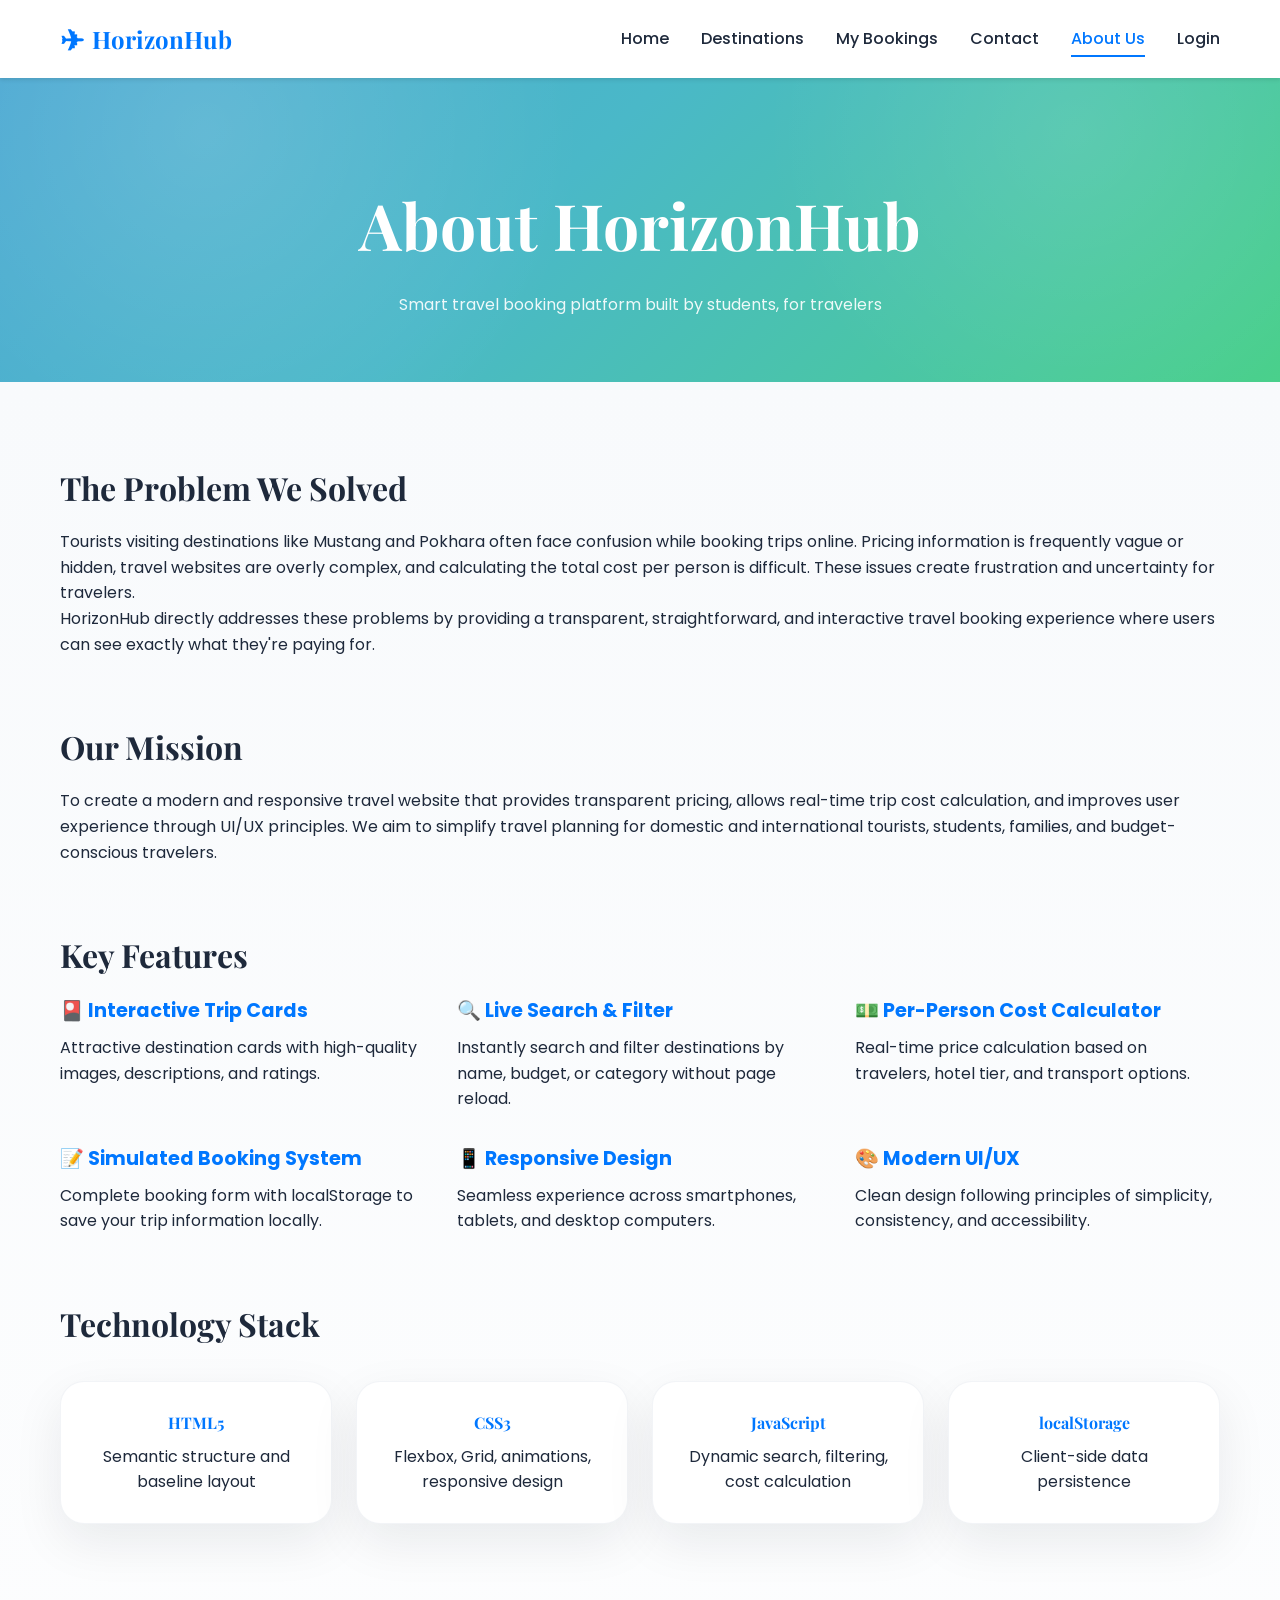
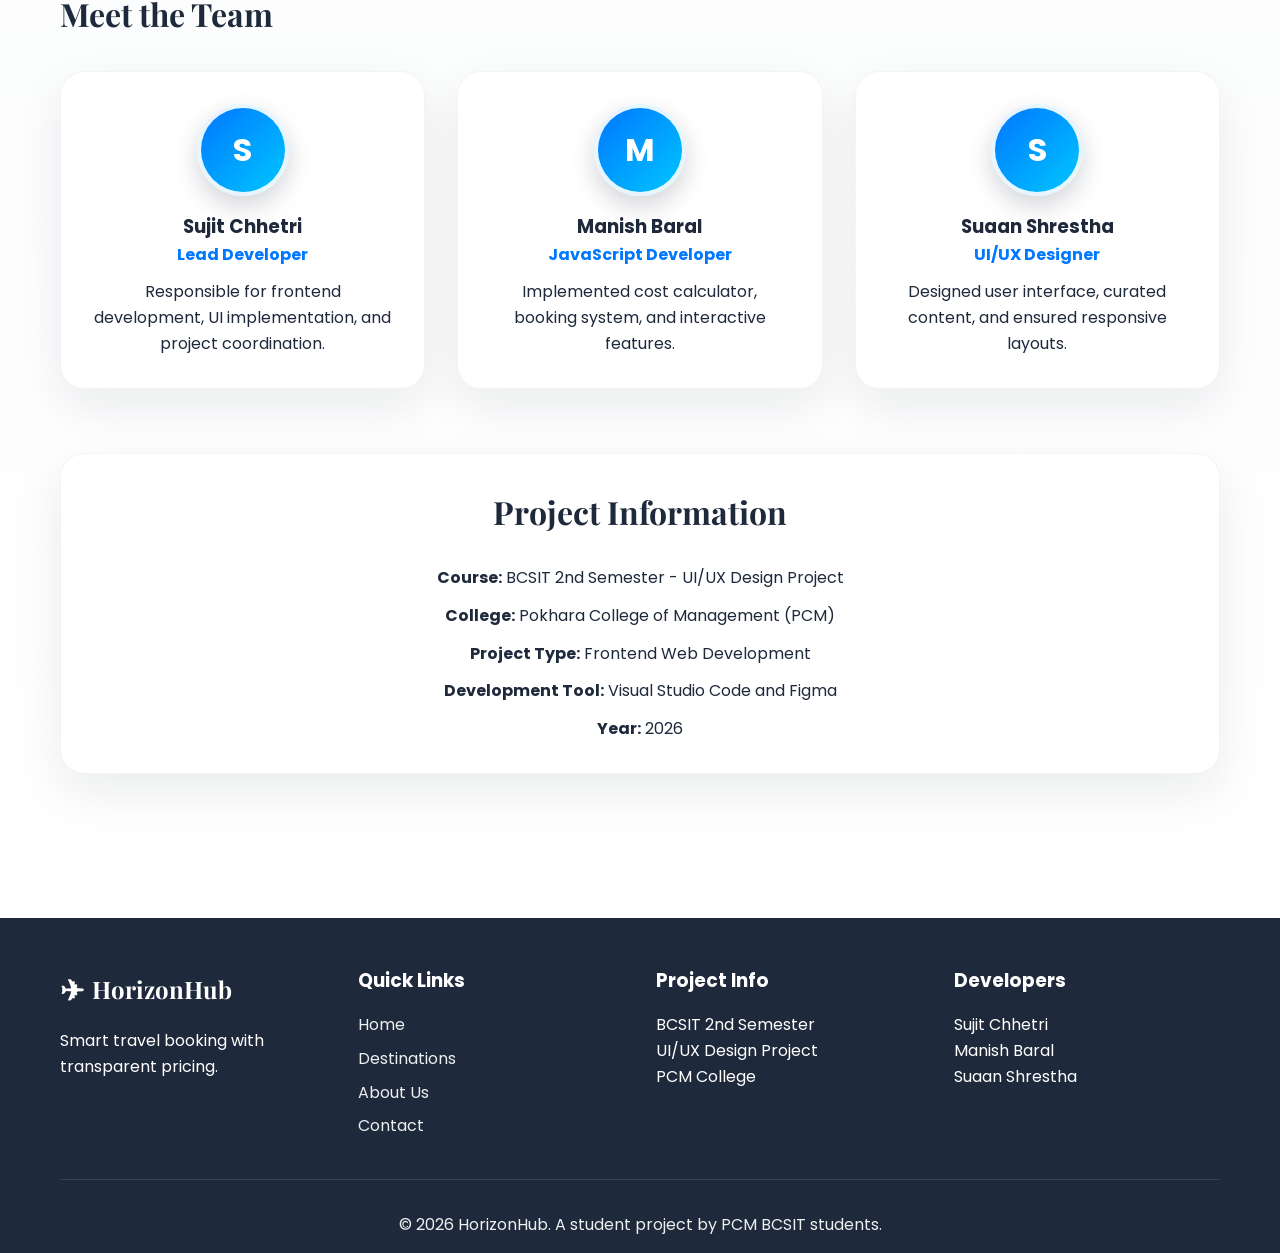
==== commit 1c29eae4: "added new destination" ====
--- a/about.html
+++ b/about.html
@@ -132,7 +132,7 @@
                 <p><strong>Course:</strong> BCSIT 2nd Semester - UI/UX Design Project</p>
                 <p><strong>College:</strong> Pokhara College of Management (PCM)</p>
                 <p><strong>Project Type:</strong> Frontend Web Development</p>
-                <p><strong>Development Tool:</strong> Visual Studio Code</p>
+                <p><strong>Development Tool:</strong> Visual Studio Code and Figma</p>
                 <p><strong>Year:</strong> 2026</p>
             </div>
         </div>
--- a/styles.css
+++ b/styles.css
@@ -23,7 +23,8 @@
     --shadow-lg: 0 8px 16px rgba(0,0,0,0.2);
     
     --transition: all 0.3s ease;
-    --travel-bg: url('https://images.unsplash.com/photo-1567914219763-e709faee5396?q=80&w=1170&auto=format&fit=crop&ixlib=rb-4.1.0&ixid=M3wxMjA3fDB8MHxwaG90by1wYWdlfHx8fGVufDB8fHx8fA%3D%3D');
+    --site-bg: linear-gradient(135deg, #4aa8d2 0%, #4ab8c8 42%, #4ad08b 100%);
+    --travel-bg: var(--site-bg);
 }
 
 /* Reset & Base */
@@ -37,7 +38,7 @@
     font-family: var(--font-primary);
     line-height: 1.6;
     color: var(--dark);
-    background: var(--gray-light);
+    background: var(--white);
 }
 
 html {
@@ -170,8 +171,9 @@
     width: 100%;
     height: 100%;
     background:
-        linear-gradient(135deg, rgba(15, 23, 42, 0.64), rgba(15, 23, 42, 0.34)),
-        var(--travel-bg) center/cover no-repeat;
+        radial-gradient(circle at 16% 18%, rgba(255, 255, 255, 0.14), transparent 34%),
+        radial-gradient(circle at 84% 18%, rgba(255, 255, 255, 0.10), transparent 28%),
+        var(--site-bg);
     opacity: 1;
     z-index: -1;
 }
@@ -331,6 +333,11 @@
 /* Sections */
 section {
     padding: 5rem 0;
+    background: var(--white);
+}
+
+.hero {
+    background: transparent;
 }
 
 .section-header {
@@ -391,7 +398,7 @@
 
 /* Preview Grid */
 .destinations-preview {
-    background: var(--gray-light);
+    background: var(--white);
 }
 
 .preview-grid {
@@ -548,11 +555,16 @@
 /* Page Header */
 .page-header {
     background:
-        linear-gradient(135deg, rgba(15, 23, 42, 0.76), rgba(15, 23, 42, 0.42)),
-        var(--travel-bg) center/cover no-repeat;
+        radial-gradient(circle at 16% 18%, rgba(255, 255, 255, 0.14), transparent 34%),
+        radial-gradient(circle at 84% 18%, rgba(255, 255, 255, 0.10), transparent 28%),
+        var(--site-bg);
     color: var(--white);
     padding: 6rem 0 4rem;
     text-align: center;
+}
+
+.page-header p {
+    color: rgba(255, 255, 255, 0.9);
 }
 
 /* Login Page */
@@ -562,8 +574,9 @@
     align-items: center;
     min-height: calc(100vh - 80px);
     background:
-        linear-gradient(135deg, rgba(15, 23, 42, 0.38), rgba(15, 23, 42, 0.22)),
-        var(--travel-bg) center/cover fixed;
+    radial-gradient(circle at 16% 18%, rgba(255, 255, 255, 0.14), transparent 34%),
+    radial-gradient(circle at 84% 18%, rgba(255, 255, 255, 0.10), transparent 28%),
+    var(--site-bg);
 }
 
 .login-panel {
@@ -651,6 +664,70 @@
     font-weight: 700;
     font-size: 1rem;
     width: 100%;
+}
+
+.password-label-row {
+    display: flex;
+    align-items: center;
+    justify-content: space-between;
+    gap: 0.75rem;
+}
+
+.password-help-wrap {
+    position: relative;
+    display: inline-flex;
+    align-items: center;
+}
+
+.password-help-trigger {
+    width: 22px;
+    height: 22px;
+    border: none;
+    border-radius: 50%;
+    background: var(--primary);
+    color: var(--white);
+    font-weight: 700;
+    font-size: 0.82rem;
+    line-height: 1;
+    cursor: help;
+    padding: 0;
+}
+
+.password-help-popup {
+    position: absolute;
+    right: 0;
+    top: 30px;
+    width: 220px;
+    padding: 0.75rem 0.9rem;
+    border-radius: 10px;
+    background: var(--dark);
+    color: var(--white);
+    font-size: 0.85rem;
+    line-height: 1.4;
+    box-shadow: 0 12px 28px rgba(15, 23, 42, 0.18);
+    opacity: 0;
+    visibility: hidden;
+    transform: translateY(-4px);
+    transition: var(--transition);
+    z-index: 2;
+}
+
+.password-help-popup::before {
+    content: '';
+    position: absolute;
+    right: 12px;
+    top: -6px;
+    width: 12px;
+    height: 12px;
+    background: var(--dark);
+    transform: rotate(45deg);
+}
+
+.password-help-wrap:hover .password-help-popup,
+.password-help-wrap:focus-within .password-help-popup {
+    opacity: 1;
+    visibility: visible;
+    transform: translateY(0);
 }
 
 .login-panel .logo-icon {
